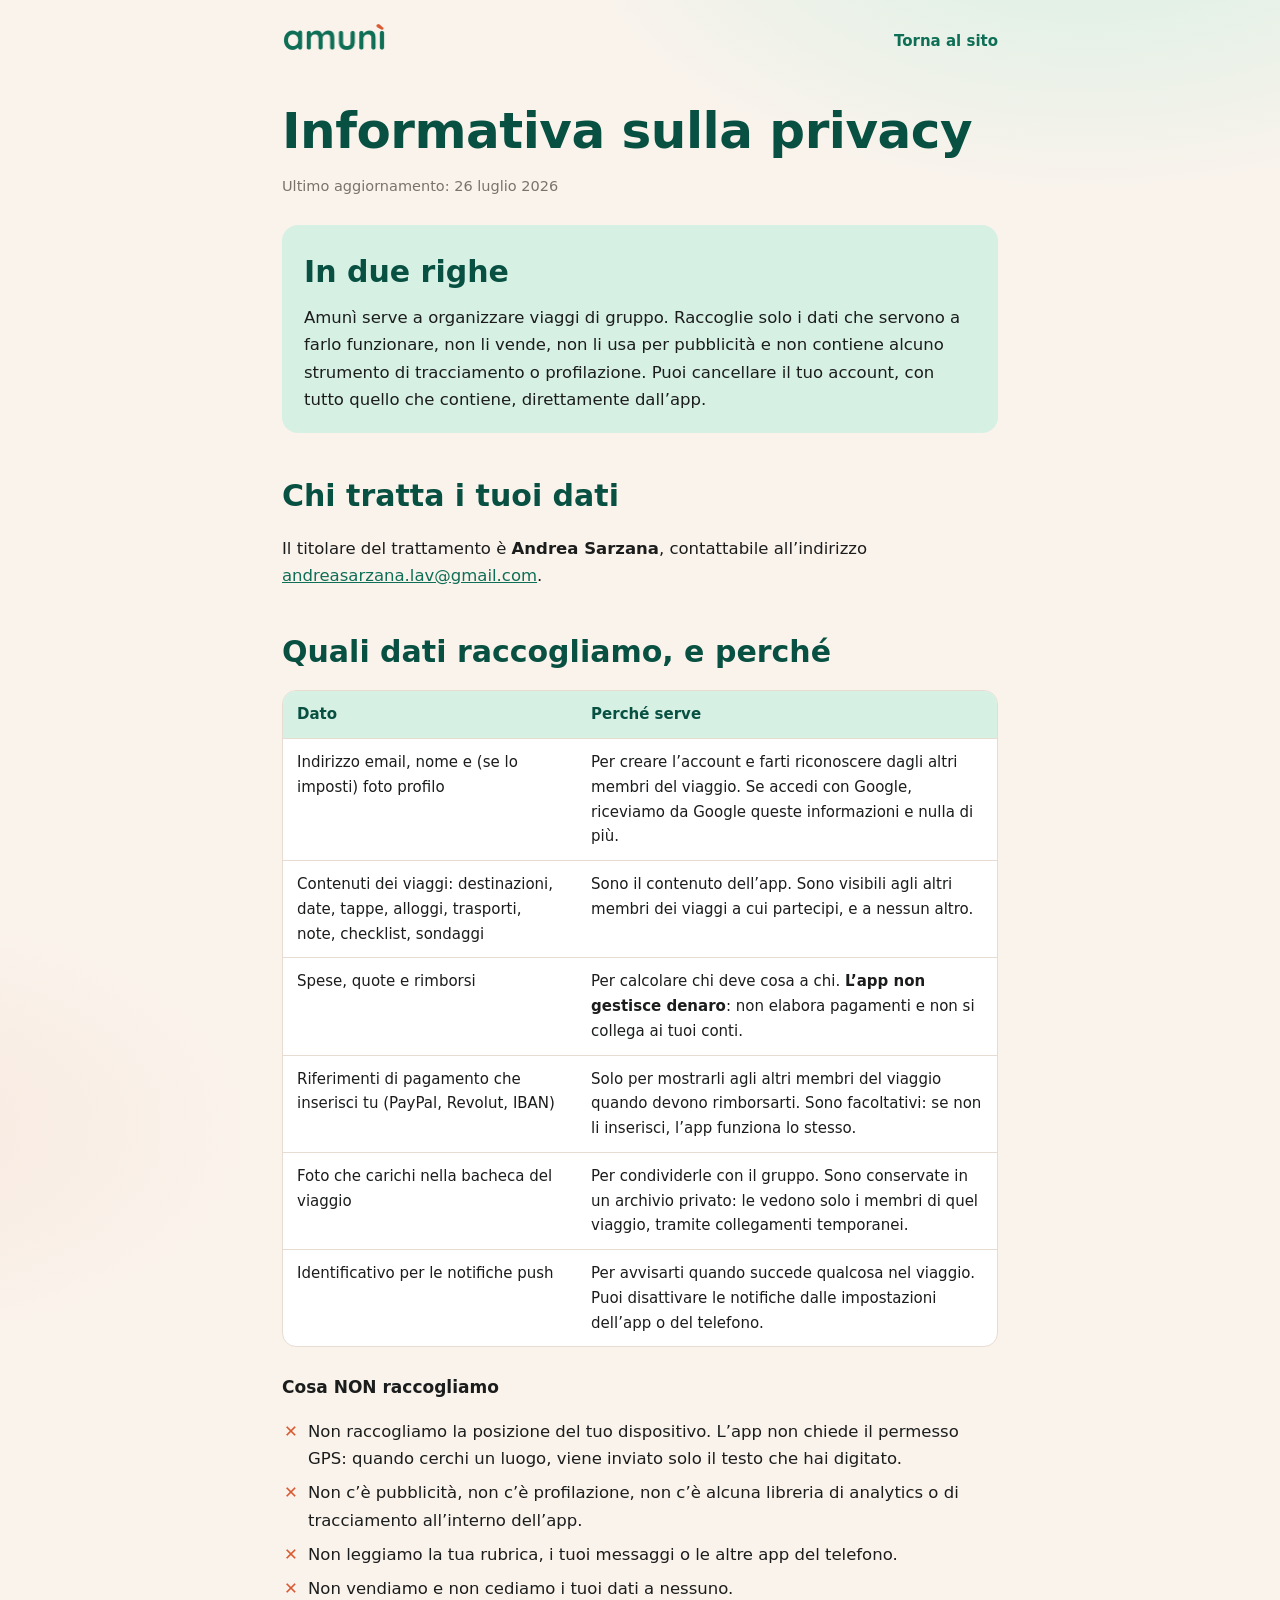
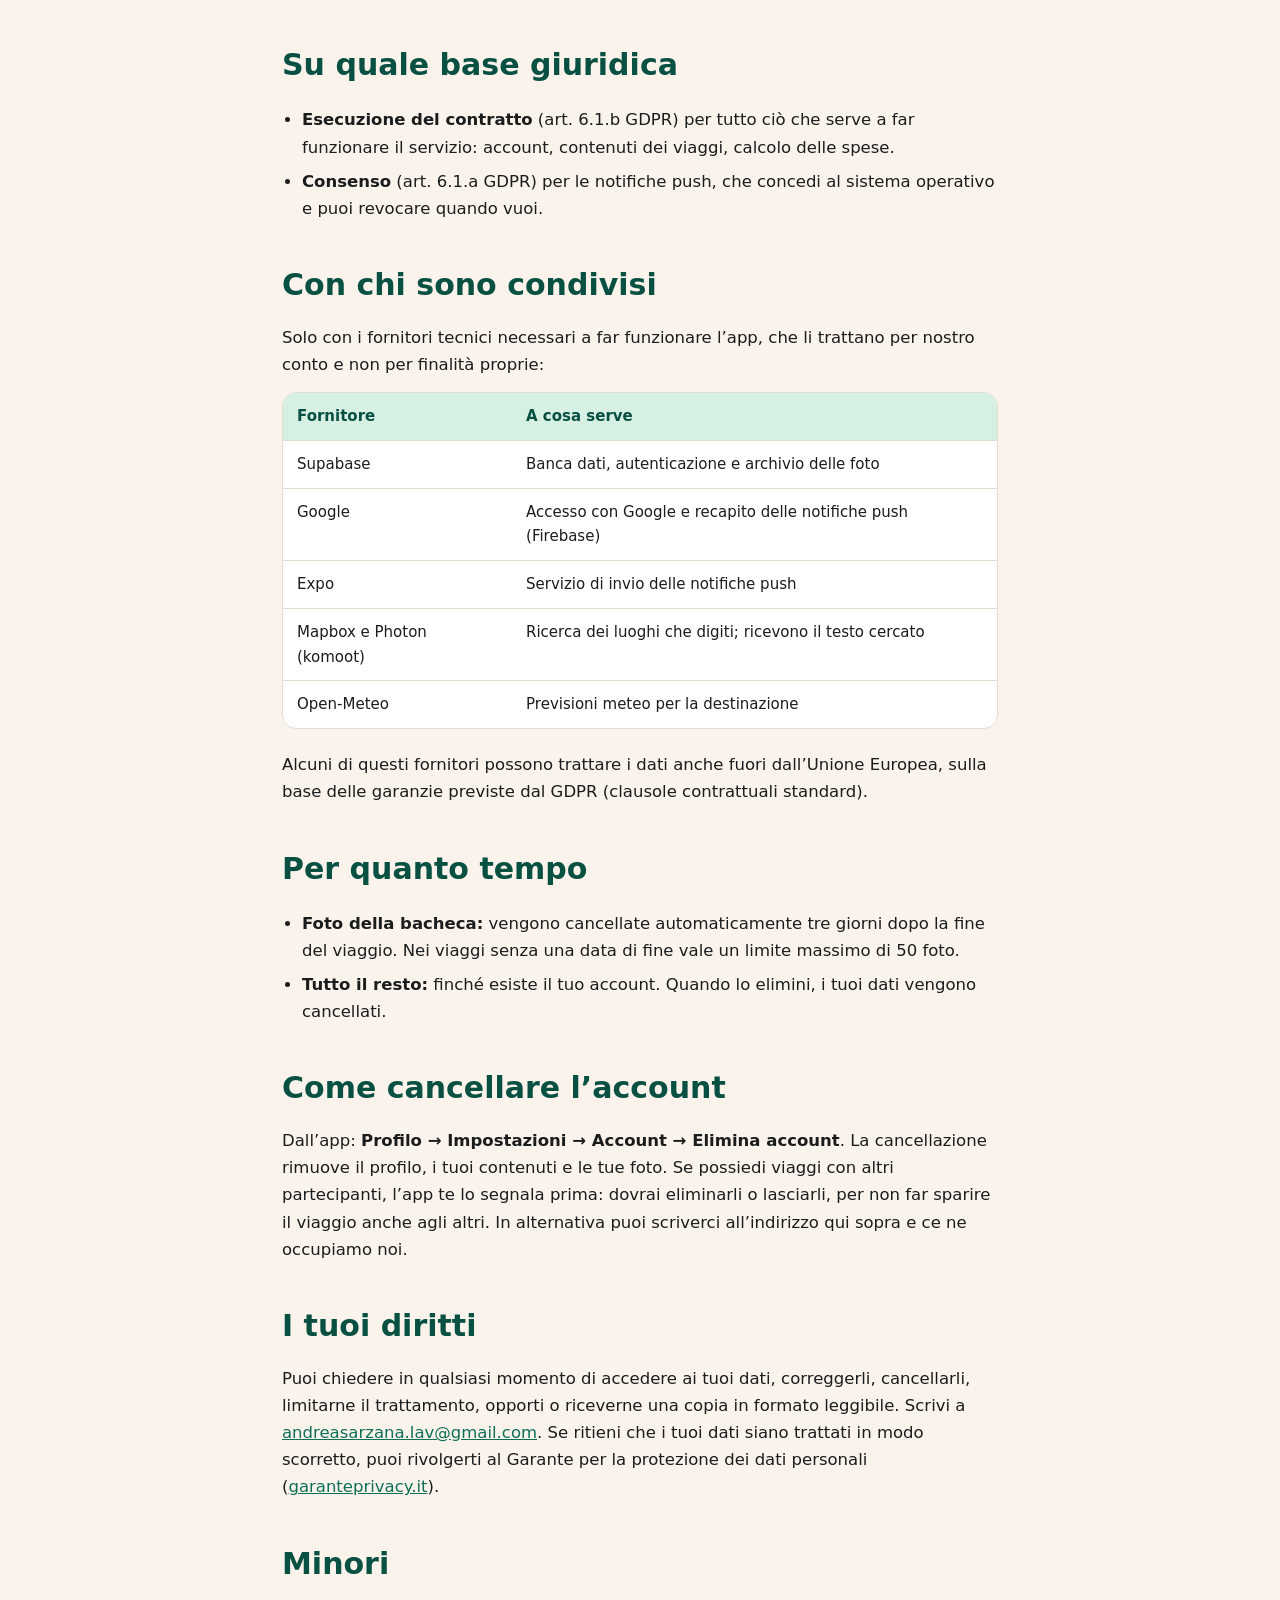
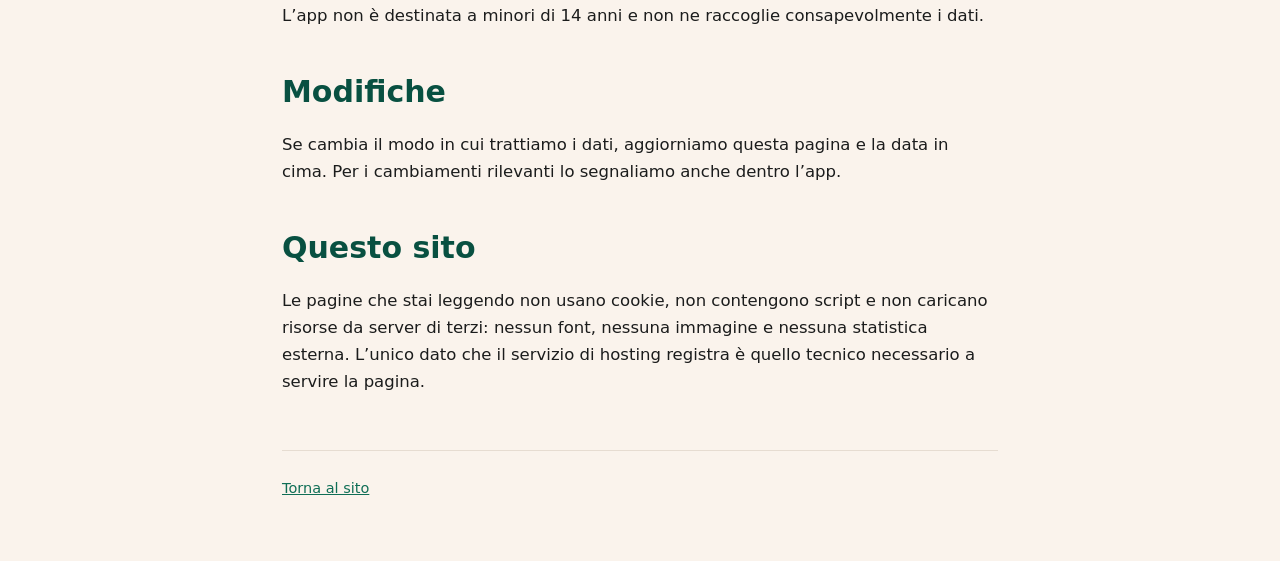
==== privacy.html @ 3d5b45ae "Sito di Amunì: landing e privacy policy Pagine statiche, zero script, zero cookie, zero risorse da t" ====
<!doctype html>
<html lang="it">
<head>
<meta charset="utf-8">
<meta name="viewport" content="width=device-width, initial-scale=1">

<!-- ============================================================================
     ⚠️ QUESTO DOCUMENTO DEVE RESTARE VERO. È il testo che il Play Store richiede
     obbligatoriamente per pubblicare, ed è quello che un utente legge per capire
     cosa fai dei suoi dati. Ogni volta che l'app cambia — un servizio nuovo, un
     dato nuovo raccolto — questa pagina va aggiornata PRIMA del rilascio.
     Le affermazioni qui sotto sono state verificate sul codice il 2026-07-26:
     nessuna libreria di analytics o tracciamento è presente nel progetto.

     Il nome dell'app è marcato con [NOME], come in index.html.
     ============================================================================ -->

<title>Informativa sulla privacy — Amunì</title> <!-- [NOME] -->
<meta name="robots" content="index,follow">
<link rel="icon" href="assets/amuni-icon.png">
<link rel="stylesheet" href="style.css?v=5">
</head>
<body>

<div class="wrap doc">

  <header class="site">
    <a href="index.html"><img src="assets/wordmark-teal.png" alt="Amunì"></a> <!-- [NOME] -->
    <a href="index.html">Torna al sito</a>
  </header>

  <h1>Informativa sulla privacy</h1>
  <p class="updated">Ultimo aggiornamento: 26 luglio 2026</p>

  <div class="abstract">
    <h2>In due righe</h2>
    <p>
      Amunì serve a organizzare viaggi di gruppo. Raccoglie solo i dati che servono a farlo
      funzionare, non li vende, non li usa per pubblicità e non contiene alcuno strumento di
      tracciamento o profilazione. Puoi cancellare il tuo account, con tutto quello che
      contiene, direttamente dall’app.
    </p>
  </div>

  <h2>Chi tratta i tuoi dati</h2>
  <p>
    Il titolare del trattamento è <strong>Andrea Sarzana</strong>, contattabile all’indirizzo
    <a href="mailto:andreasarzana.lav@gmail.com">andreasarzana.lav@gmail.com</a>.
  </p>

  <h2>Quali dati raccogliamo, e perché</h2>
  <table>
    <tr><th>Dato</th><th>Perché serve</th></tr>
    <tr>
      <td>Indirizzo email, nome e (se lo imposti) foto profilo</td>
      <td>Per creare l’account e farti riconoscere dagli altri membri del viaggio. Se accedi
        con Google, riceviamo da Google queste informazioni e nulla di più.</td>
    </tr>
    <tr>
      <td>Contenuti dei viaggi: destinazioni, date, tappe, alloggi, trasporti, note,
        checklist, sondaggi</td>
      <td>Sono il contenuto dell’app. Sono visibili agli altri membri dei viaggi a cui
        partecipi, e a nessun altro.</td>
    </tr>
    <tr>
      <td>Spese, quote e rimborsi</td>
      <td>Per calcolare chi deve cosa a chi. <strong>L’app non gestisce denaro</strong>: non
        elabora pagamenti e non si collega ai tuoi conti.</td>
    </tr>
    <tr>
      <td>Riferimenti di pagamento che inserisci tu (PayPal, Revolut, IBAN)</td>
      <td>Solo per mostrarli agli altri membri del viaggio quando devono rimborsarti. Sono
        facoltativi: se non li inserisci, l’app funziona lo stesso.</td>
    </tr>
    <tr>
      <td>Foto che carichi nella bacheca del viaggio</td>
      <td>Per condividerle con il gruppo. Sono conservate in un archivio privato: le vedono
        solo i membri di quel viaggio, tramite collegamenti temporanei.</td>
    </tr>
    <tr>
      <td>Identificativo per le notifiche push</td>
      <td>Per avvisarti quando succede qualcosa nel viaggio. Puoi disattivare le notifiche
        dalle impostazioni dell’app o del telefono.</td>
    </tr>
  </table>

  <h3>Cosa NON raccogliamo</h3>
  <ul class="no-list">
    <li>Non raccogliamo la posizione del tuo dispositivo. L’app non chiede il permesso GPS:
      quando cerchi un luogo, viene inviato solo il testo che hai digitato.</li>
    <li>Non c’è pubblicità, non c’è profilazione, non c’è alcuna libreria di analytics o di
      tracciamento all’interno dell’app.</li>
    <li>Non leggiamo la tua rubrica, i tuoi messaggi o le altre app del telefono.</li>
    <li>Non vendiamo e non cediamo i tuoi dati a nessuno.</li>
  </ul>

  <h2>Su quale base giuridica</h2>
  <ul>
    <li><strong>Esecuzione del contratto</strong> (art. 6.1.b GDPR) per tutto ciò che serve a
      far funzionare il servizio: account, contenuti dei viaggi, calcolo delle spese.</li>
    <li><strong>Consenso</strong> (art. 6.1.a GDPR) per le notifiche push, che concedi al
      sistema operativo e puoi revocare quando vuoi.</li>
  </ul>

  <h2>Con chi sono condivisi</h2>
  <p>
    Solo con i fornitori tecnici necessari a far funzionare l’app, che li trattano per nostro
    conto e non per finalità proprie:
  </p>
  <table>
    <tr><th>Fornitore</th><th>A cosa serve</th></tr>
    <tr><td>Supabase</td><td>Banca dati, autenticazione e archivio delle foto</td></tr>
    <tr><td>Google</td><td>Accesso con Google e recapito delle notifiche push (Firebase)</td></tr>
    <tr><td>Expo</td><td>Servizio di invio delle notifiche push</td></tr>
    <tr><td>Mapbox e Photon (komoot)</td><td>Ricerca dei luoghi che digiti; ricevono il testo cercato</td></tr>
    <tr><td>Open-Meteo</td><td>Previsioni meteo per la destinazione</td></tr>
  </table>
  <p>
    Alcuni di questi fornitori possono trattare i dati anche fuori dall’Unione Europea, sulla
    base delle garanzie previste dal GDPR (clausole contrattuali standard).
  </p>

  <h2>Per quanto tempo</h2>
  <ul>
    <li><strong>Foto della bacheca:</strong> vengono cancellate automaticamente tre giorni
      dopo la fine del viaggio. Nei viaggi senza una data di fine vale un limite massimo di
      50 foto.</li>
    <li><strong>Tutto il resto:</strong> finché esiste il tuo account. Quando lo elimini, i
      tuoi dati vengono cancellati.</li>
  </ul>

  <h2>Come cancellare l’account</h2>
  <p>
    Dall’app: <strong>Profilo → Impostazioni → Account → Elimina account</strong>. La
    cancellazione rimuove il profilo, i tuoi contenuti e le tue foto. Se possiedi viaggi con
    altri partecipanti, l’app te lo segnala prima: dovrai eliminarli o lasciarli, per non far
    sparire il viaggio anche agli altri. In alternativa puoi scriverci all’indirizzo qui
    sopra e ce ne occupiamo noi.
  </p>

  <h2>I tuoi diritti</h2>
  <p>
    Puoi chiedere in qualsiasi momento di accedere ai tuoi dati, correggerli, cancellarli,
    limitarne il trattamento, opporti o riceverne una copia in formato leggibile. Scrivi a
    <a href="mailto:andreasarzana.lav@gmail.com">andreasarzana.lav@gmail.com</a>. Se ritieni che i tuoi dati siano
    trattati in modo scorretto, puoi rivolgerti al Garante per la protezione dei dati
    personali (<a href="https://www.garanteprivacy.it">garanteprivacy.it</a>).
  </p>

  <h2>Minori</h2>
  <p>
    L’app non è destinata a minori di 14 anni e non ne raccoglie consapevolmente i dati.
  </p>

  <h2>Modifiche</h2>
  <p>
    Se cambia il modo in cui trattiamo i dati, aggiorniamo questa pagina e la data in cima.
    Per i cambiamenti rilevanti lo segnaliamo anche dentro l’app.
  </p>

  <h2>Questo sito</h2>
  <p>
    Le pagine che stai leggendo non usano cookie, non contengono script e non caricano
    risorse da server di terzi: nessun font, nessuna immagine e nessuna statistica esterna.
    L’unico dato che il servizio di hosting registra è quello tecnico necessario a servire
    la pagina.
  </p>

  <footer class="site">
    <p><a href="index.html">Torna al sito</a></p>
  </footer>

</div>
</body>
</html>
---- style.css ----
/* Landing di Amunì — foglio di stile condiviso fra index.html e privacy.html.
 *
 * ⚠️ NESSUNA RISORSA DA TERZI: niente Google Fonts, niente CDN, niente script.
 * Motivo pratico: caricare i font da Google significa mandare l'IP dei visitatori a
 * Google, cosa che in Europa è già stata contestata in tribunale — e sarebbe grottesco
 * proprio sulla pagina della privacy policy. Quindi font di sistema e zero richieste
 * esterne, così la frase «questa pagina non ti traccia» è vera e verificabile.
 *
 * Il "telefono" della hero e la "notifica" della sezione soldi sono disegnati qui
 * in CSS con dati inventati: gli screenshot veri contengono nomi e volti reali.
 */

:root {
  --bg: #FAF3EC;
  --card: #FFFFFF;
  --text: #1B1C1C;
  --muted: #7A736B;
  --line: #E6DCD1;
  --primary: #0F6E56;
  --primary-deep: #085041;
  --accent: #D85A30;
  --accent-tint: #F5C4B3;
  --mint: #D7F0E4;
  --mint-deep: #9FE1CB;
  --title: "Trebuchet MS", "Segoe UI", system-ui, -apple-system, sans-serif;
  --body: system-ui, -apple-system, "Segoe UI", Roboto, sans-serif;
}

* { box-sizing: border-box; }

html { scroll-behavior: smooth; }

body {
  margin: 0;
  overflow-x: clip; /* la rotta tratteggiata dietro al telefono sborda apposta */
  background:
    radial-gradient(900px 500px at 85% -100px, var(--mint) 0%, transparent 60%),
    radial-gradient(700px 400px at -10% 30%, rgba(216, 90, 48, 0.07) 0%, transparent 55%),
    var(--bg);
  color: var(--text);
  font-family: var(--body);
  font-size: 17px;
  line-height: 1.65;
  -webkit-text-size-adjust: 100%;
}

.wrap { max-width: 980px; margin: 0 auto; padding: 0 22px; }

header.site {
  display: flex; align-items: center; justify-content: space-between;
  gap: 16px; padding: 22px 0;
}
header.site img { height: 30px; width: auto; }
header.site nav { display: flex; gap: 22px; }
header.site a { color: var(--primary); font-weight: 600; text-decoration: none; font-size: 15px; }
header.site a:hover { text-decoration: underline; }

h1 {
  font-family: var(--title);
  font-size: clamp(32px, 5.2vw, 50px);
  line-height: 1.1;
  margin: 22px 0 16px;
  color: var(--primary-deep);
  letter-spacing: -0.5px;
}
h2 {
  font-family: var(--title);
  font-size: clamp(22px, 4vw, 30px);
  color: var(--primary-deep);
  margin: 54px 0 14px;
}
h3 { font-size: 17px; margin: 26px 0 6px; color: var(--text); }
p { margin: 0 0 14px; }
a { color: var(--primary); }

.lead { font-size: 19px; color: #4A4A4A; max-width: 46ch; }

/* ============================== HERO ============================== */

.hero {
  display: grid;
  grid-template-columns: minmax(0, 1.15fr) minmax(0, 0.85fr);
  gap: 30px;
  align-items: center;
  padding-top: 14px;
}
.hero-copy { position: relative; z-index: 1; }

.badge {
  display: inline-flex; align-items: center; gap: 8px;
  background: var(--mint); color: var(--primary-deep);
  border-radius: 999px; padding: 6px 14px; font-size: 13.5px; font-weight: 600;
}
.badge .dot {
  width: 8px; height: 8px; border-radius: 50%; background: var(--primary);
  box-shadow: 0 0 0 3px rgba(15, 110, 86, 0.18);
}

.cta { display: flex; flex-wrap: wrap; gap: 12px; margin: 22px 0 30px; }
.btn {
  display: inline-block; border-radius: 999px; padding: 12px 22px;
  font-weight: 700; font-size: 15.5px; text-decoration: none;
  font-family: var(--title);
}
.btn.primary {
  background: var(--primary); color: #fff;
  box-shadow: 0 6px 18px rgba(15, 110, 86, 0.28);
}
.btn.primary:hover { background: var(--primary-deep); }
.btn.ghost {
  color: var(--primary-deep);
  border: 2px solid var(--primary);
}
.btn.ghost:hover { background: var(--mint); }

/* voce di dizionario: lo stesso segno che sta nella schermata di accesso dell'app,
   così chi arriva dal sito ritrova la stessa spiegazione dentro l'app */
.dict {
  border-left: 4px solid var(--accent);
  padding: 4px 0 4px 18px;
  margin: 10px 0 6px;
}
.dict .lemma { font-family: var(--title); font-size: 21px; color: var(--primary-deep); font-weight: 700; }
.dict .gram { color: var(--muted); font-size: 14px; margin-left: 8px; }
.dict .tag { display: block; font-size: 12px; letter-spacing: 1px; color: #993C1D; font-weight: 700; margin-top: 4px; }
.dict .def { margin: 8px 0 0; }

/* --- telefono disegnato in CSS, dati inventati --- */

.hero-visual { position: relative; display: flex; justify-content: center; padding: 26px 0 10px; }

.route {
  position: absolute; inset: -30px auto auto -20px; width: 104%; height: auto;
  color: var(--accent); opacity: 0.55; z-index: 0; pointer-events: none;
}

.phone {
  position: relative; z-index: 1;
  width: min(290px, 78vw);
  border-radius: 38px;
  background: var(--primary-deep);
  padding: 10px;
  box-shadow:
    0 30px 60px rgba(8, 80, 65, 0.30),
    0 8px 20px rgba(8, 80, 65, 0.18);
  transform: rotate(2.5deg);
}
.screen {
  border-radius: 30px; background: var(--bg); overflow: hidden;
  padding: 10px 14px 0; font-size: 12.5px; line-height: 1.45;
}
.p-status {
  display: flex; justify-content: space-between; align-items: center;
  font-size: 11px; font-weight: 600; color: var(--muted); padding: 2px 4px 8px;
}
.p-sig { display: inline-flex; gap: 2px; align-items: flex-end; }
.p-sig i { width: 3px; background: var(--muted); border-radius: 1px; display: block; }
.p-sig i:nth-child(1) { height: 4px; } .p-sig i:nth-child(2) { height: 6px; } .p-sig i:nth-child(3) { height: 8px; }

.p-head { display: flex; justify-content: space-between; align-items: center; padding: 2px 4px 10px; }
.p-trip { font-family: var(--title); font-weight: 700; font-size: 19px; color: var(--primary-deep); }
.p-sub { color: var(--muted); font-size: 11.5px; }
.p-wx {
  background: var(--mint); color: var(--primary-deep); font-weight: 700;
  border-radius: 999px; padding: 4px 10px; font-size: 11.5px;
}

.p-card {
  background: var(--card); border: 1px solid var(--line); border-radius: 14px;
  padding: 10px 12px; margin-bottom: 10px;
}
.p-label {
  font-size: 10px; font-weight: 700; letter-spacing: 0.8px; text-transform: uppercase;
  color: var(--muted); margin-bottom: 3px;
}
.p-next { border-left: 4px solid var(--accent); }
.p-row { font-weight: 600; }
.p-time { color: var(--accent); font-weight: 800; margin-right: 4px; }
.p-meta { color: var(--muted); font-size: 11px; margin-top: 2px; }
.p-row2 { display: flex; justify-content: space-between; gap: 10px; font-weight: 600; }
.p-q { font-weight: 600; margin-bottom: 6px; }
.p-opt {
  position: relative; background: var(--bg); border-radius: 7px;
  margin-top: 5px; height: 22px; overflow: hidden;
}
.p-opt i { position: absolute; inset: 0 auto 0 0; background: var(--mint); display: block; }
.p-opt span {
  position: relative; display: block; padding: 1px 8px; font-size: 11px;
  font-weight: 600; color: var(--primary-deep); line-height: 20px;
}

.p-tabbar {
  display: flex; justify-content: space-around; align-items: center;
  padding: 8px 20px 12px; border-top: 1px solid var(--line); margin: 2px -14px 0;
}
.p-tabbar span { width: 34px; height: 5px; border-radius: 3px; background: var(--line); }
.p-tabbar span.on { background: var(--primary); }

.stamp {
  position: absolute; right: -6px; bottom: 6px; z-index: 2;
  transform: rotate(-7deg);
  font-family: var(--title); font-size: 12px; font-weight: 700; line-height: 1.25;
  color: #993C1D; text-align: center;
  border: 2px dashed var(--accent); border-radius: 12px;
  padding: 7px 11px; background: var(--bg);
}

/* ============================== SOLDI ============================== */

.money {
  display: grid;
  grid-template-columns: minmax(0, 1.1fr) minmax(0, 0.9fr);
  gap: 34px; align-items: center;
  background: var(--primary); color: #fff;
  border-radius: 26px; padding: 34px 34px 30px; margin: 54px 0 10px;
}
.money h2 { color: #fff; margin: 14px 0 10px; }
.money p { color: rgba(255, 255, 255, 0.92); margin: 0 0 10px; }
.money .src { font-size: 13px; color: var(--mint-deep); margin: 4px 0 0; }

.stat { display: flex; align-items: baseline; gap: 14px; flex-wrap: wrap; }
.stat-n {
  font-family: var(--title); font-weight: 800;
  font-size: clamp(54px, 9vw, 84px); line-height: 1; color: var(--mint-deep);
  letter-spacing: -2px;
}
.stat-l { max-width: 30ch; font-size: 14.5px; color: rgba(255, 255, 255, 0.85); line-height: 1.45; }

.notif-stack { position: relative; padding-bottom: 18px; }
.notif {
  position: relative; z-index: 3;
  background: var(--card); color: var(--text);
  border-radius: 18px; padding: 14px 16px;
  box-shadow: 0 16px 36px rgba(8, 80, 65, 0.35);
  font-size: 14px; line-height: 1.5;
}
.notif-head {
  display: flex; align-items: center; gap: 7px;
  font-size: 12px; font-weight: 600; color: var(--muted); margin-bottom: 5px;
}
.notif-head img { width: 16px; height: 16px; border-radius: 4px; }
.notif-title { font-weight: 700; margin-bottom: 2px; }
.notif-body { color: #4A4A4A; }
.notif.shadow-1, .notif.shadow-2 {
  position: absolute; left: 0; right: 0; height: 40px; padding: 0;
}
.notif.shadow-1 { bottom: 8px; z-index: 2; transform: scale(0.94); opacity: 0.65; }
.notif.shadow-2 { bottom: 0; z-index: 1; transform: scale(0.88); opacity: 0.35; }

/* ============================== FUNZIONI ============================== */

.grid { display: grid; grid-template-columns: repeat(auto-fit, minmax(230px, 1fr)); gap: 16px; margin: 20px 0 8px; }
.card {
  background: var(--card); border-radius: 18px; padding: 22px 20px;
  border: 1px solid var(--line);
  transition: transform 0.15s ease, box-shadow 0.15s ease;
}
.card:hover { transform: translateY(-3px); box-shadow: 0 12px 26px rgba(27, 28, 28, 0.08); }
.card .ico {
  width: 44px; height: 44px; border-radius: 13px; background: var(--mint);
  display: flex; align-items: center; justify-content: center; margin-bottom: 12px;
  color: var(--primary-deep);
}
.card .ico svg { width: 24px; height: 24px; fill: none; stroke: currentColor; stroke-width: 1.8; stroke-linecap: round; stroke-linejoin: round; }
.card.hi .ico { background: var(--accent-tint); color: #993C1D; }
.card h3 { margin: 0 0 4px; }
.card p { margin: 0; font-size: 15px; color: #4A4A4A; }

/* ============================== COME FUNZIONA ============================== */

.steps {
  list-style: none; margin: 20px 0 8px; padding: 0;
  display: grid; grid-template-columns: repeat(auto-fit, minmax(230px, 1fr)); gap: 16px;
  counter-reset: step;
}
.steps li {
  position: relative;
  border-top: 3px solid var(--mint-deep);
  padding: 16px 4px 0;
}
.steps .n {
  font-family: var(--title); font-weight: 800; font-size: 15px;
  display: inline-flex; align-items: center; justify-content: center;
  width: 30px; height: 30px; border-radius: 50%;
  background: var(--primary); color: #fff;
}
.steps h3 { margin: 10px 0 4px; }
.steps p { margin: 0; font-size: 15px; color: #4A4A4A; }

/* ============================== STATO / FOOTER ============================== */

.status p { max-width: 62ch; }

footer.site {
  border-top: 1px solid var(--line); margin-top: 54px; padding: 26px 0 46px;
  color: var(--muted); font-size: 14.5px;
}
footer.site a { color: var(--primary); }

/* privacy.html — stesso linguaggio della landing ma sobrio: è un documento legale */
.doc { font-size: 16.5px; max-width: 760px; }
.doc h2 { margin-top: 38px; }
.doc ul { padding-left: 20px; }
.doc li { margin-bottom: 7px; }
.doc table {
  width: 100%; border-collapse: separate; border-spacing: 0;
  margin: 14px 0 22px; font-size: 15px;
  background: var(--card); border: 1px solid var(--line); border-radius: 14px;
  overflow: hidden;
}
.doc th, .doc td { text-align: left; padding: 11px 14px; border-bottom: 1px solid var(--line); vertical-align: top; }
.doc th { color: var(--primary-deep); background: var(--mint); }
.doc tr:last-child td { border-bottom: none; }

.abstract {
  background: var(--mint); border-radius: 16px;
  padding: 8px 22px 12px; margin: 26px 0 8px;
}
.abstract h2 { margin: 14px 0 8px; }
.abstract p { margin: 0 0 8px; }

.doc ul.no-list { list-style: none; padding-left: 0; }
.no-list li { padding-left: 26px; position: relative; }
.no-list li::before {
  content: "✕"; position: absolute; left: 2px; top: 0;
  color: var(--accent); font-weight: 800;
}
.updated { color: var(--muted); font-size: 14.5px; }
.todo { background: #FBEBCB; border: 1px solid #E3B265; border-radius: 12px; padding: 14px 16px; font-size: 15px; margin-top: 34px; }

/* ============================== RESPONSIVE ============================== */

@media (max-width: 800px) {
  .hero { grid-template-columns: 1fr; gap: 10px; }
  .hero-visual { padding-top: 34px; }
  .money { grid-template-columns: 1fr; padding: 26px 22px 24px; }
  .stat-n { font-size: 64px; }
}

/* ============================== DARK ============================== */

@media (prefers-color-scheme: dark) {
  :root {
    --bg: #101614; --card: #18201D; --text: #FAF3EC; --muted: #8A938E;
    --line: #2A3531; --primary: #9FE1CB; --primary-deep: #C9EFE0;
    --accent: #F0997B; --accent-tint: #3A2018; --mint: #0E3A30; --mint-deep: #0F6E56;
  }
  body {
    background:
      radial-gradient(900px 500px at 85% -100px, rgba(15, 110, 86, 0.25) 0%, transparent 60%),
      radial-gradient(700px 400px at -10% 30%, rgba(216, 90, 48, 0.08) 0%, transparent 55%),
      var(--bg);
  }
  .lead, .card p, .steps p, .notif-body { color: #C7CFC9; }
  .badge .dot { background: #9FE1CB; box-shadow: 0 0 0 3px rgba(159, 225, 203, 0.2); }
  .btn.primary { background: #0F6E56; color: #fff; box-shadow: 0 6px 18px rgba(0, 0, 0, 0.4); }
  .btn.primary:hover { background: #0c5a46; }
  .btn.ghost { border-color: #9FE1CB; color: #C9EFE0; }
  .btn.ghost:hover { background: #0E3A30; }
  .dict .tag { color: #F0997B; }
  .phone { background: #050d0b; box-shadow: 0 30px 60px rgba(0, 0, 0, 0.55); }
  .p-wx, .p-opt i { color: #C9EFE0; }
  .p-tabbar span.on { background: #9FE1CB; }
  .stamp { color: #F0997B; background: var(--bg); }
  .money { background: #0E3A30; }
  .money h2 { color: #FAF3EC; }
  .stat-n { color: #9FE1CB; }
  .money .src { color: #9FE1CB; }
  .steps li { border-top-color: #0F6E56; }
  .steps .n { background: #0F6E56; color: #fff; }
  .notif { box-shadow: 0 16px 36px rgba(0, 0, 0, 0.5); }
  .card:hover { box-shadow: 0 12px 26px rgba(0, 0, 0, 0.35); }
  .todo { background: #332B1A; border-color: #6b5a2f; color: #FAF3EC; }
}
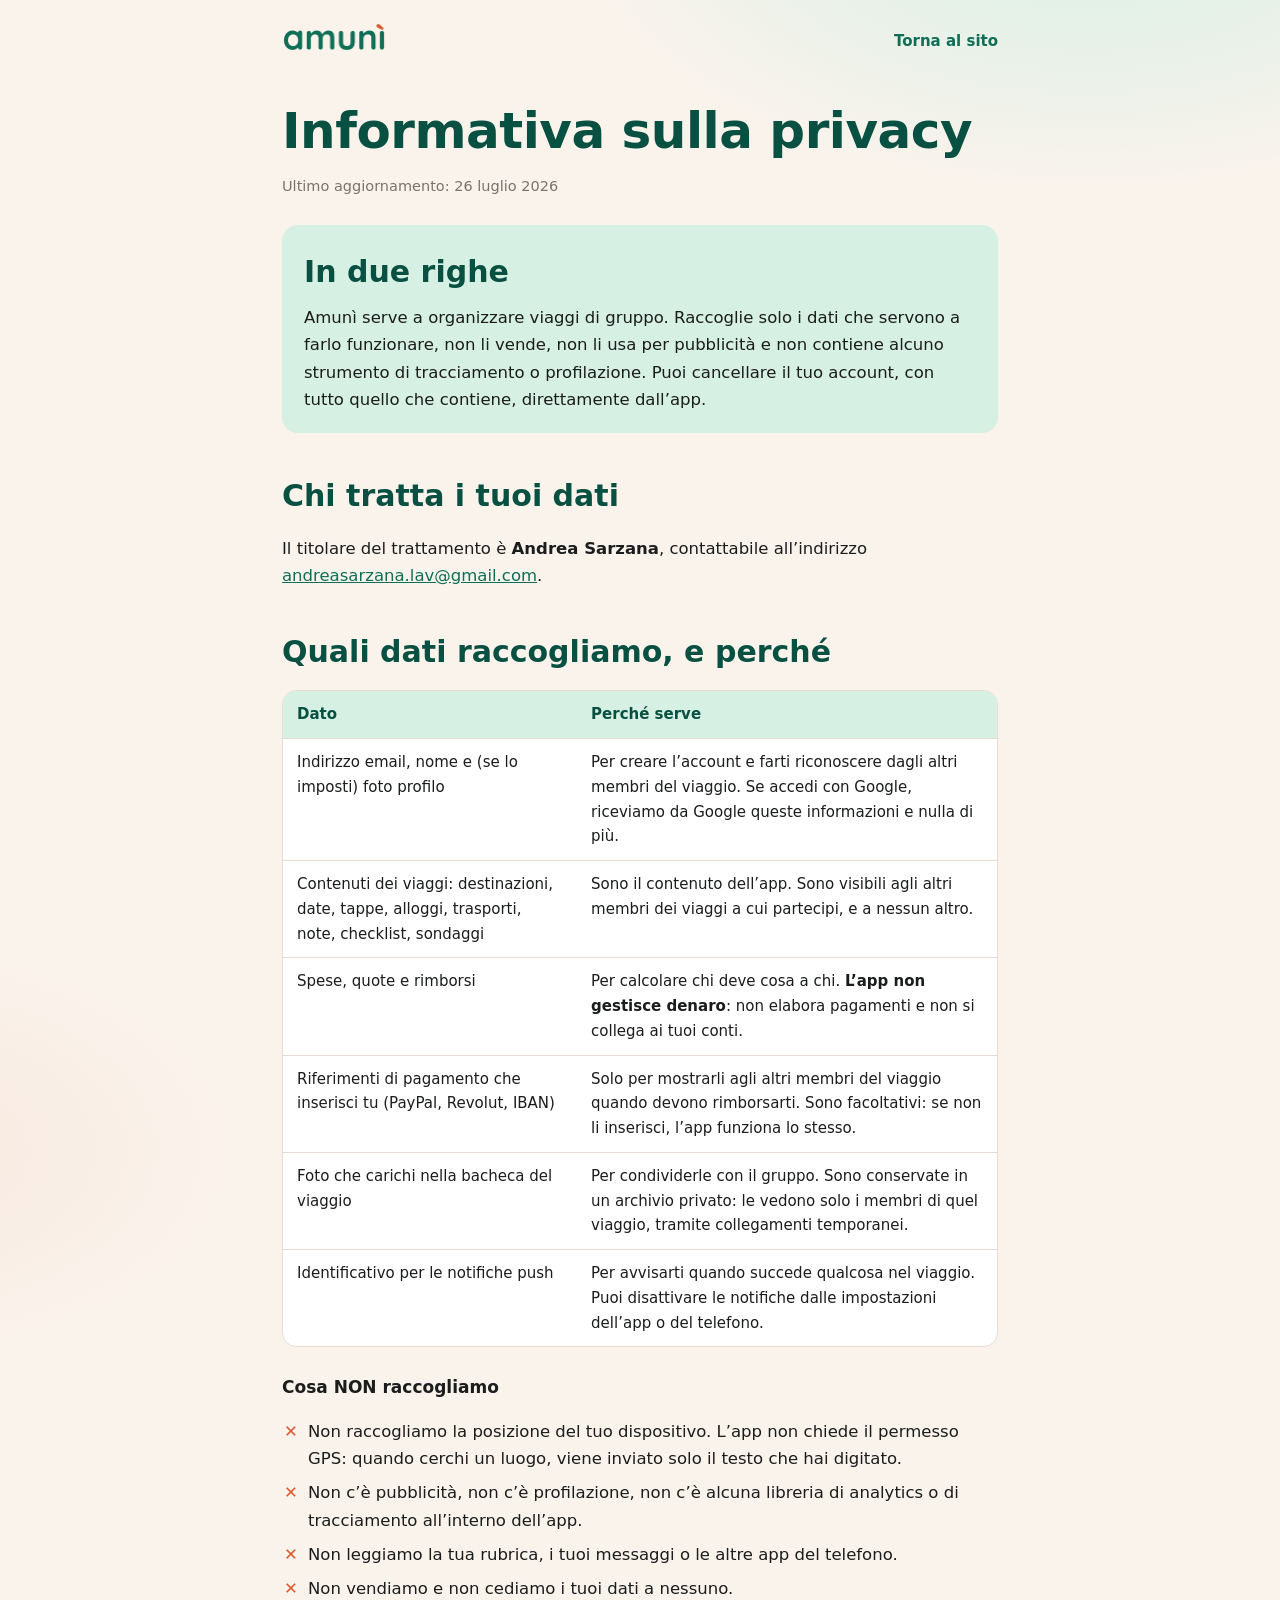
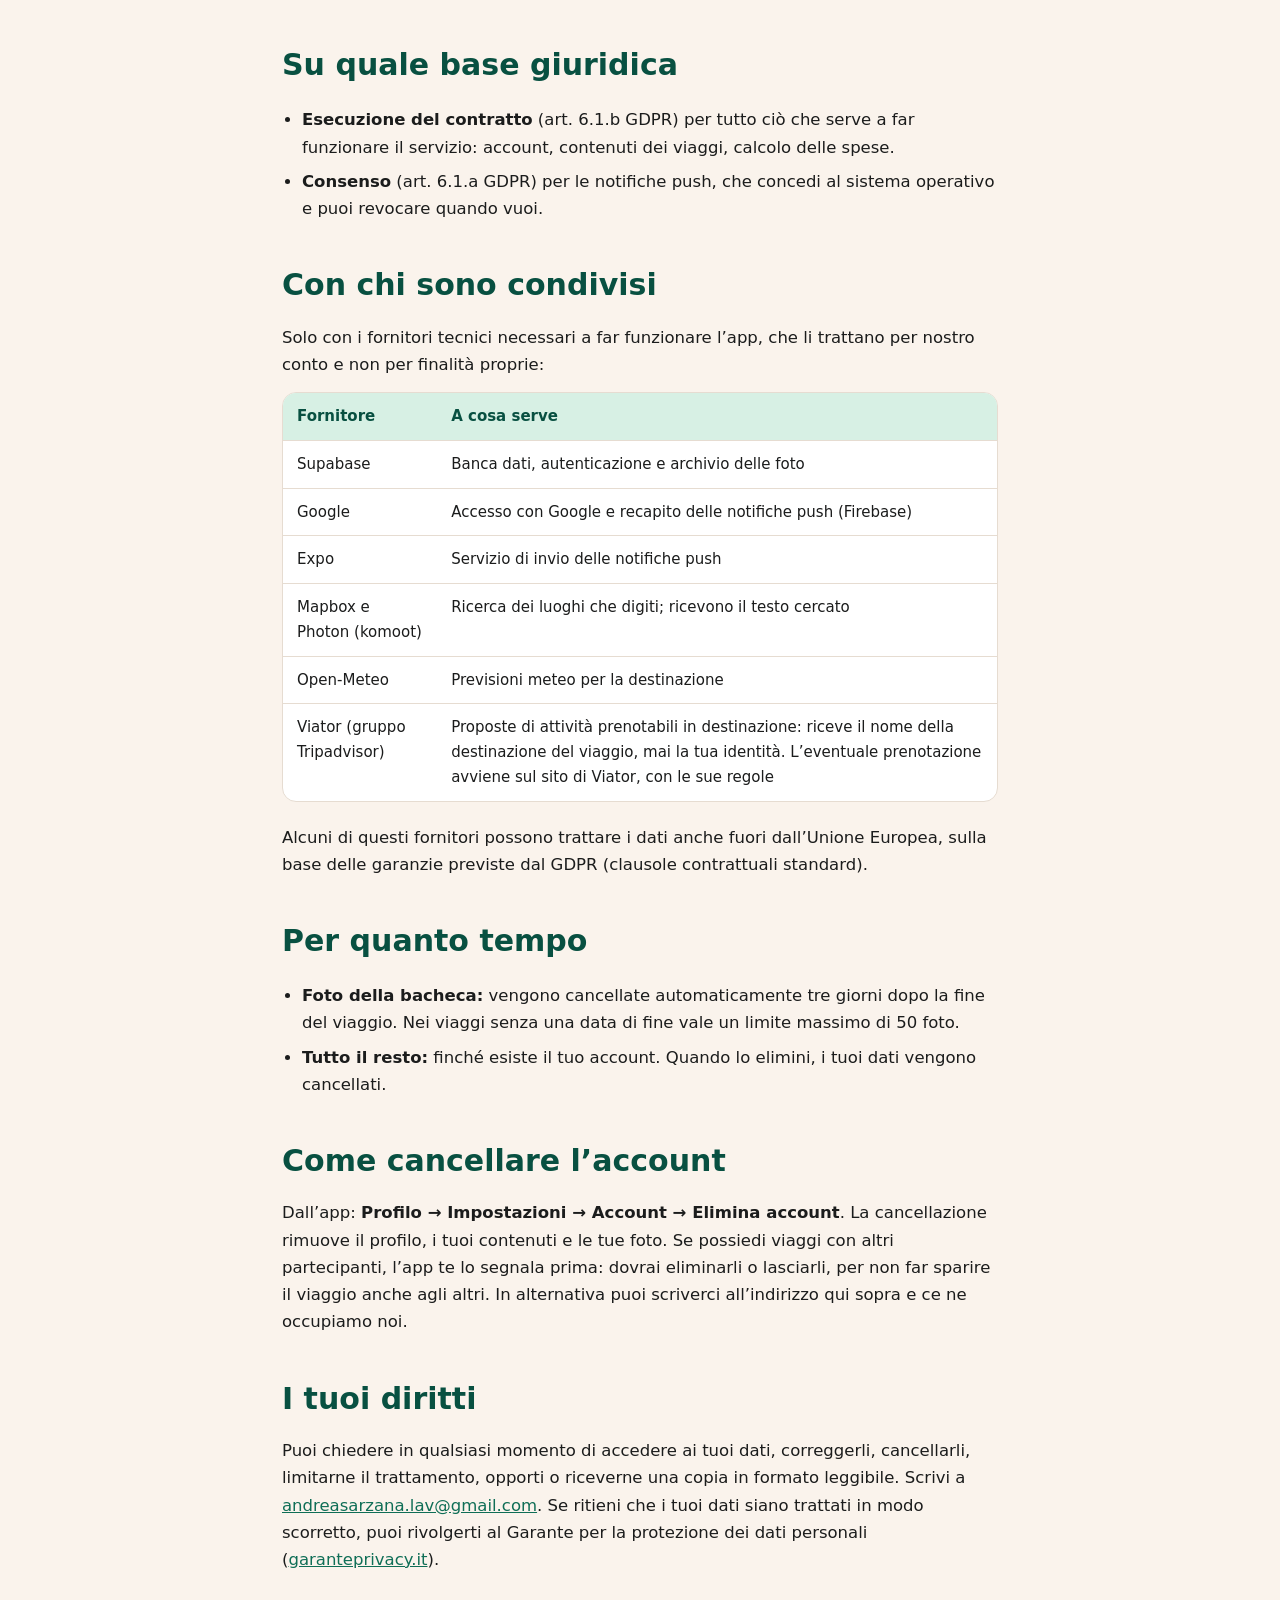
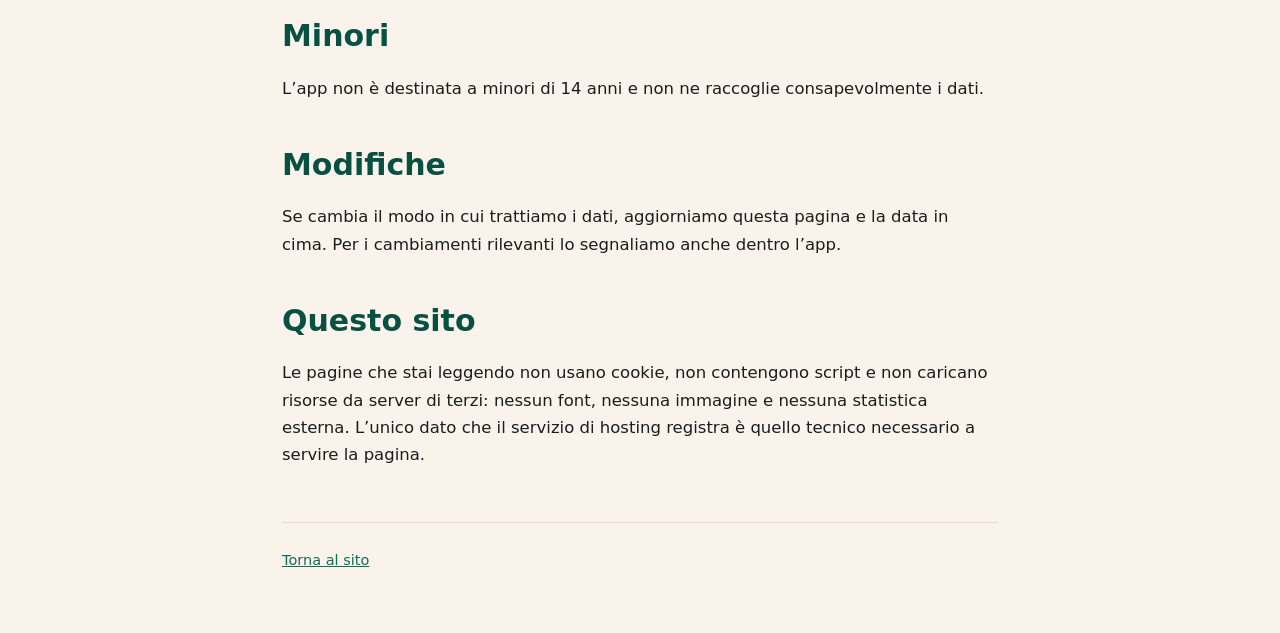
==== commit cedc1c71: "Privacy policy: Viator fra i fornitori (sync da travelgroup/docs)" ====
--- a/privacy.html
+++ b/privacy.html
@@ -114,6 +114,9 @@
     <tr><td>Expo</td><td>Servizio di invio delle notifiche push</td></tr>
     <tr><td>Mapbox e Photon (komoot)</td><td>Ricerca dei luoghi che digiti; ricevono il testo cercato</td></tr>
     <tr><td>Open-Meteo</td><td>Previsioni meteo per la destinazione</td></tr>
+    <tr><td>Viator (gruppo Tripadvisor)</td><td>Proposte di attività prenotabili in destinazione:
+      riceve il nome della destinazione del viaggio, mai la tua identità. L’eventuale
+      prenotazione avviene sul sito di Viator, con le sue regole</td></tr>
   </table>
   <p>
     Alcuni di questi fornitori possono trattare i dati anche fuori dall’Unione Europea, sulla
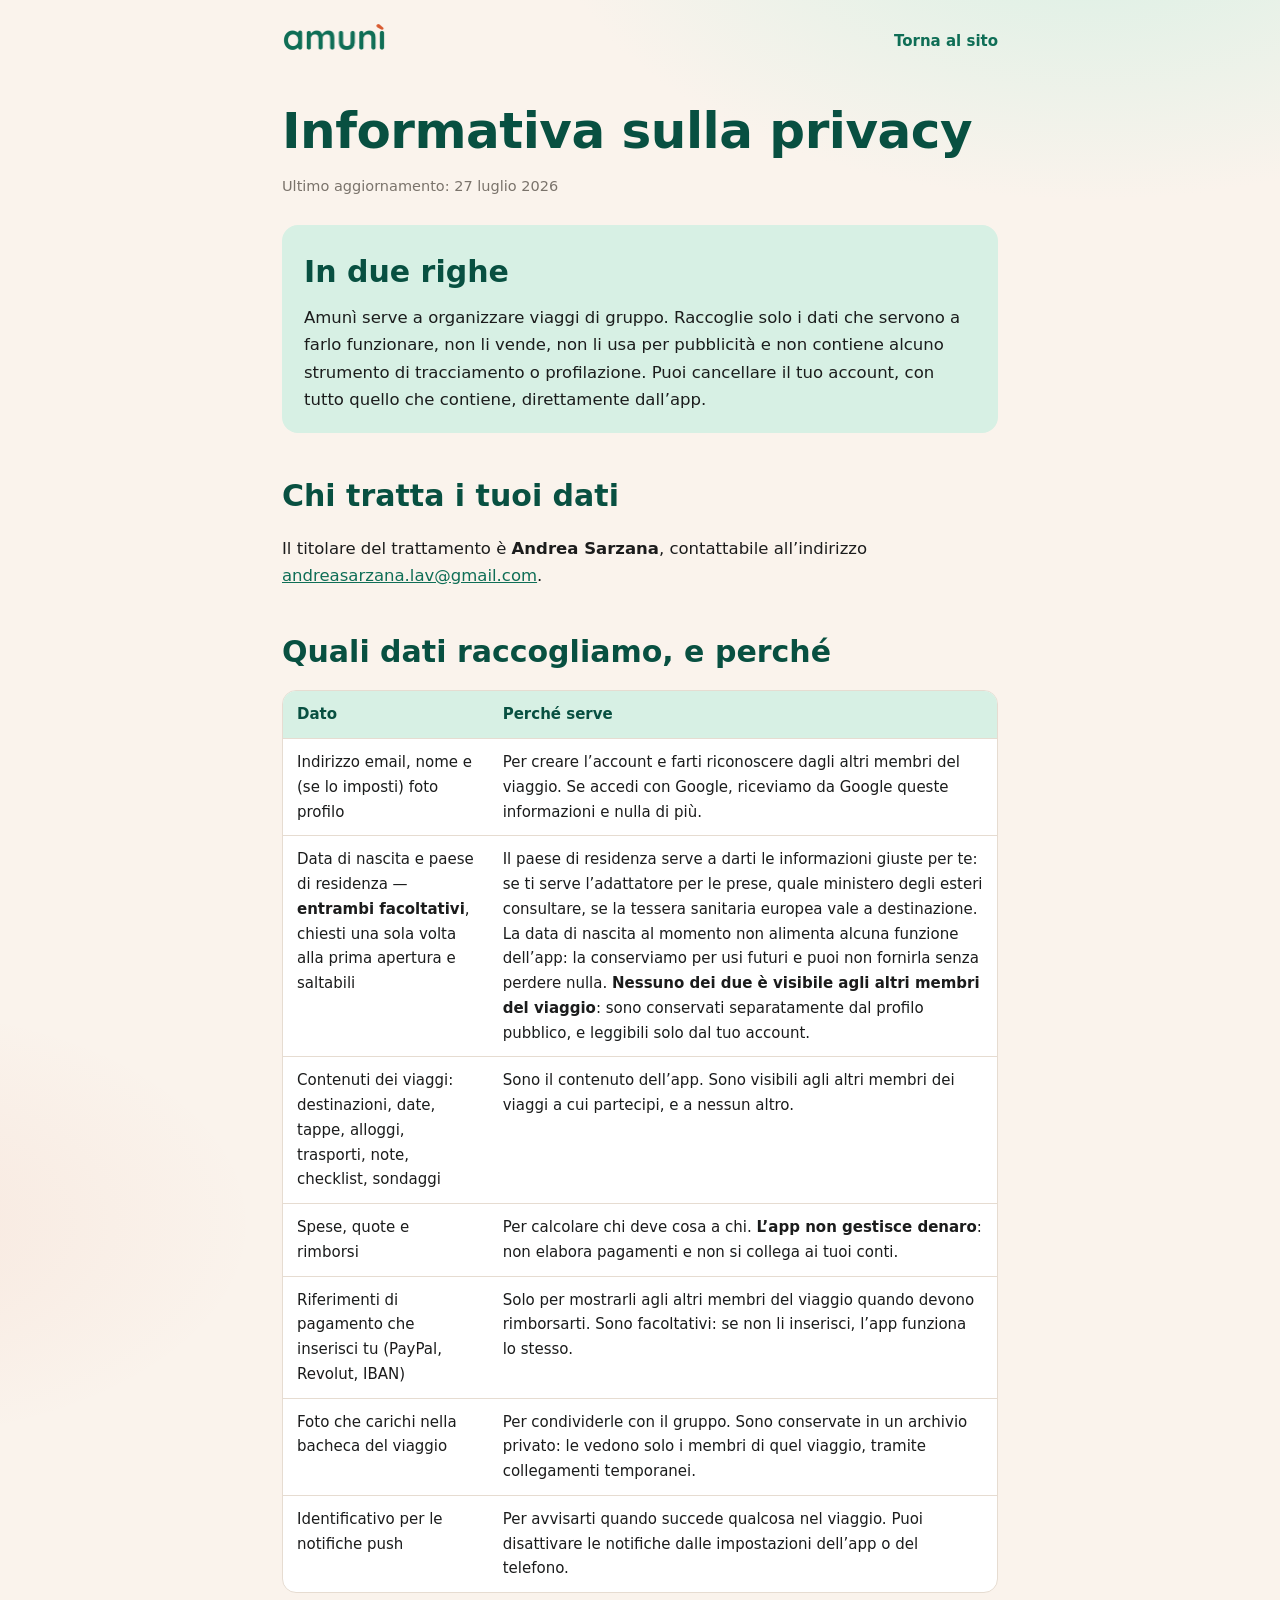
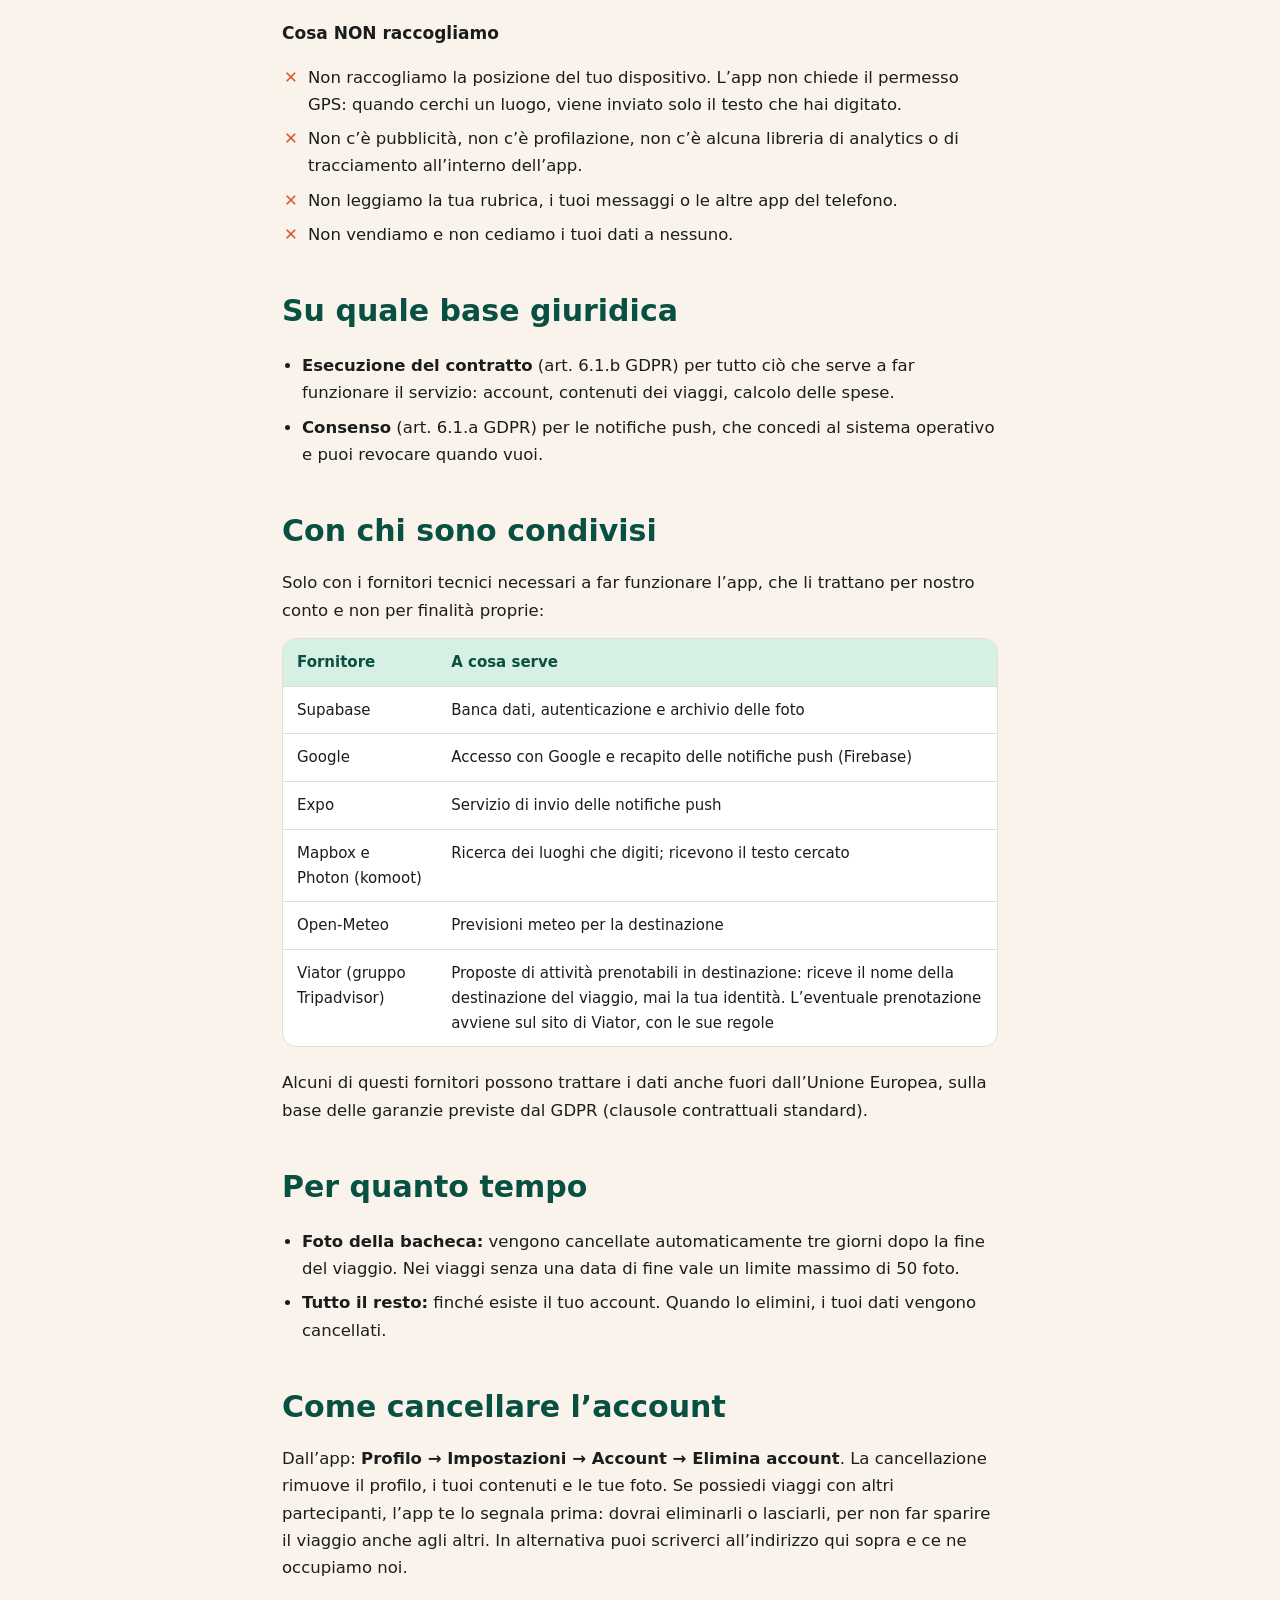
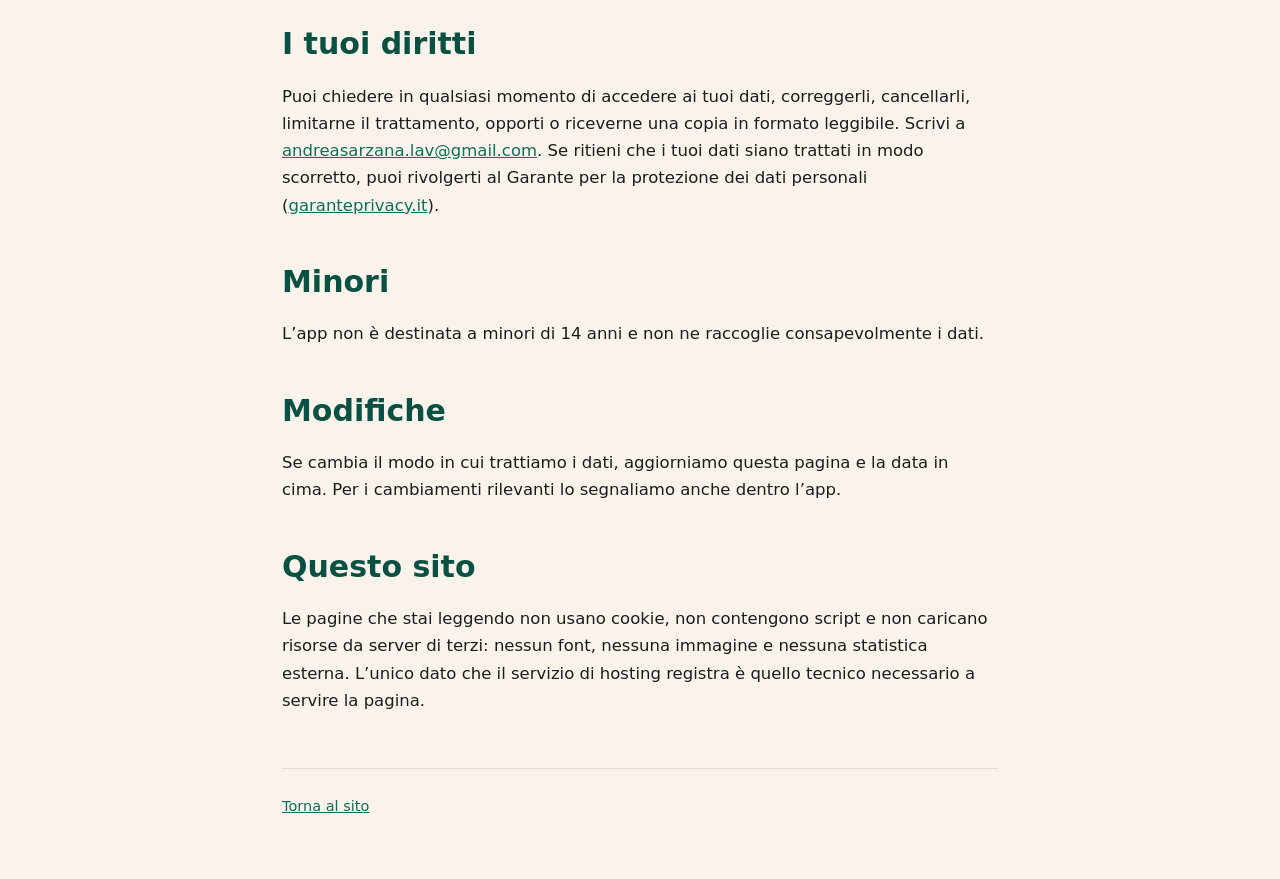
==== commit 00486bca: "Privacy: data di nascita e paese di residenza (facoltativi, non visibili agli altri membri) L'app li" ====
--- a/privacy.html
+++ b/privacy.html
@@ -30,7 +30,7 @@
   </header>
 
   <h1>Informativa sulla privacy</h1>
-  <p class="updated">Ultimo aggiornamento: 26 luglio 2026</p>
+  <p class="updated">Ultimo aggiornamento: 27 luglio 2026</p>
 
   <div class="abstract">
     <h2>In due righe</h2>
@@ -55,6 +55,16 @@
       <td>Indirizzo email, nome e (se lo imposti) foto profilo</td>
       <td>Per creare l’account e farti riconoscere dagli altri membri del viaggio. Se accedi
         con Google, riceviamo da Google queste informazioni e nulla di più.</td>
+    </tr>
+    <tr>
+      <td>Data di nascita e paese di residenza — <strong>entrambi facoltativi</strong>, chiesti
+        una sola volta alla prima apertura e saltabili</td>
+      <td>Il paese di residenza serve a darti le informazioni giuste per te: se ti serve
+        l’adattatore per le prese, quale ministero degli esteri consultare, se la tessera
+        sanitaria europea vale a destinazione. La data di nascita al momento non alimenta
+        alcuna funzione dell’app: la conserviamo per usi futuri e puoi non fornirla senza
+        perdere nulla. <strong>Nessuno dei due è visibile agli altri membri del viaggio</strong>:
+        sono conservati separatamente dal profilo pubblico, e leggibili solo dal tuo account.</td>
     </tr>
     <tr>
       <td>Contenuti dei viaggi: destinazioni, date, tappe, alloggi, trasporti, note,
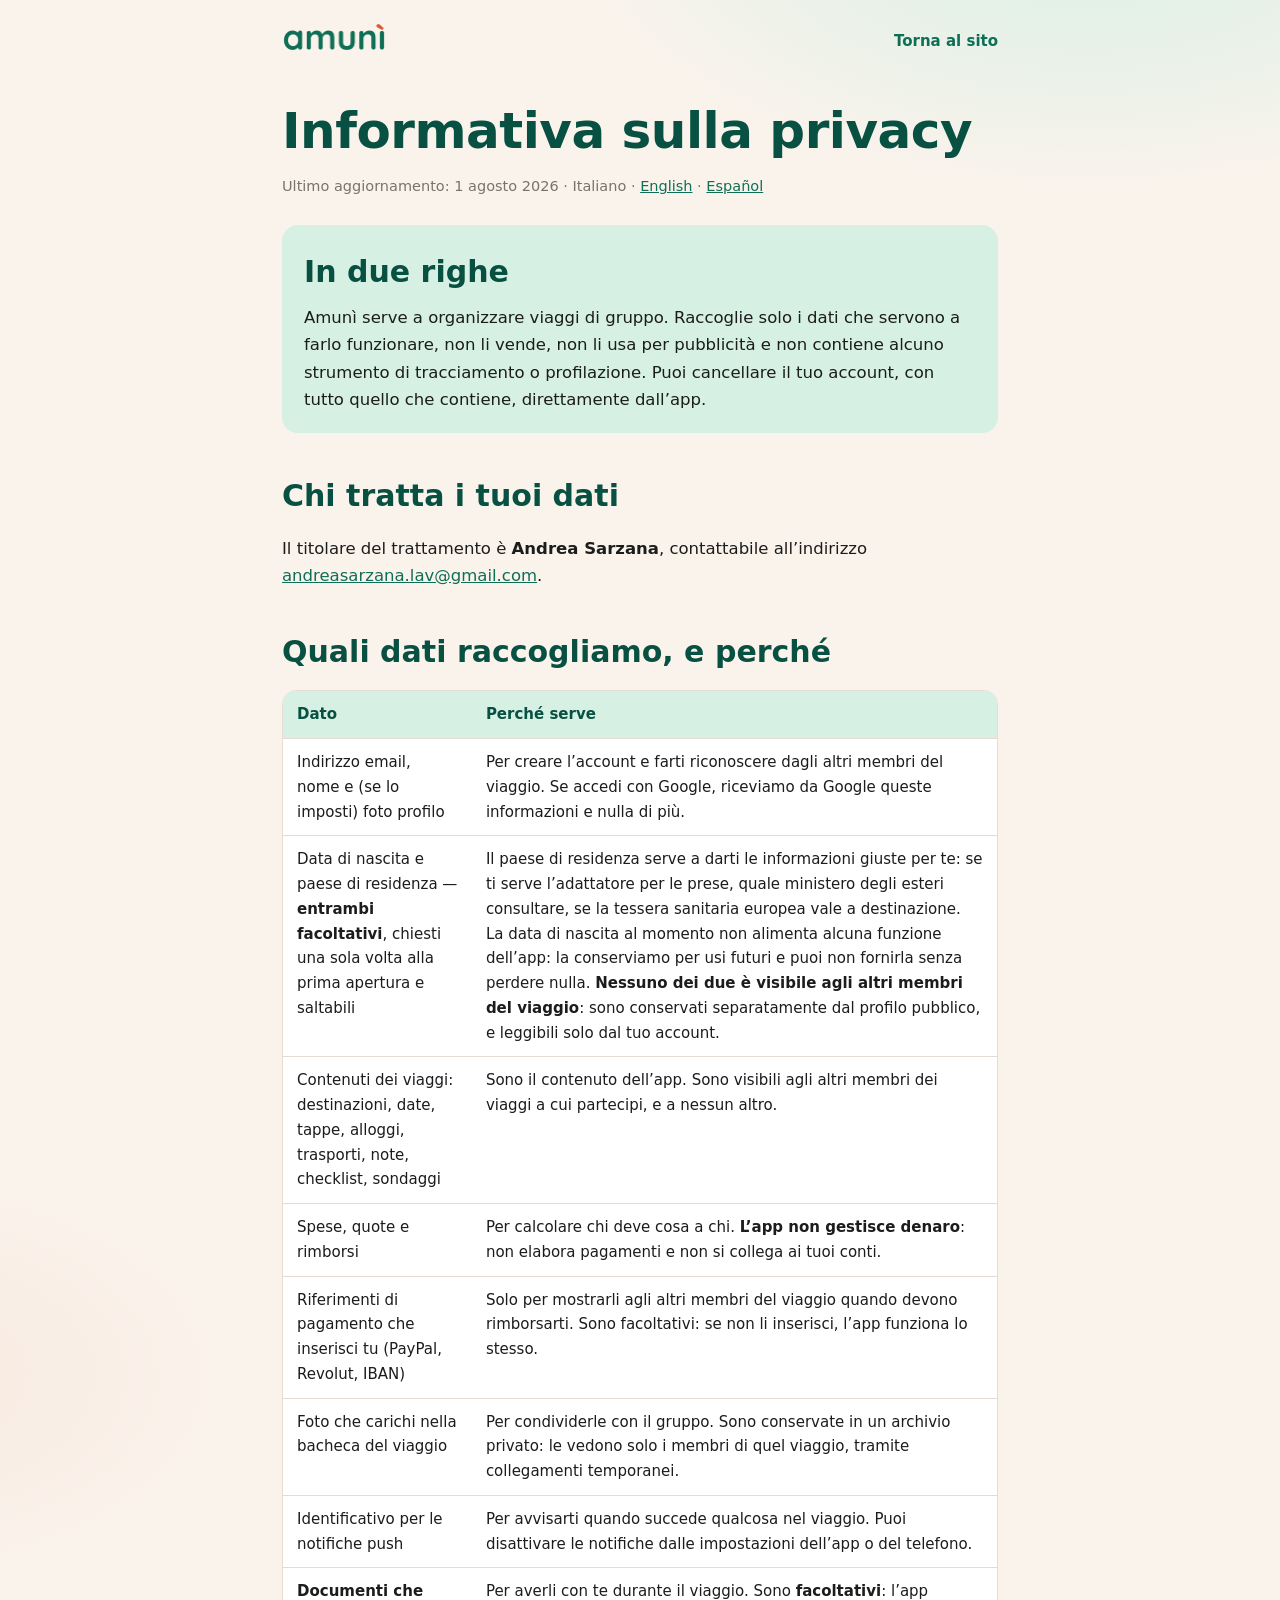
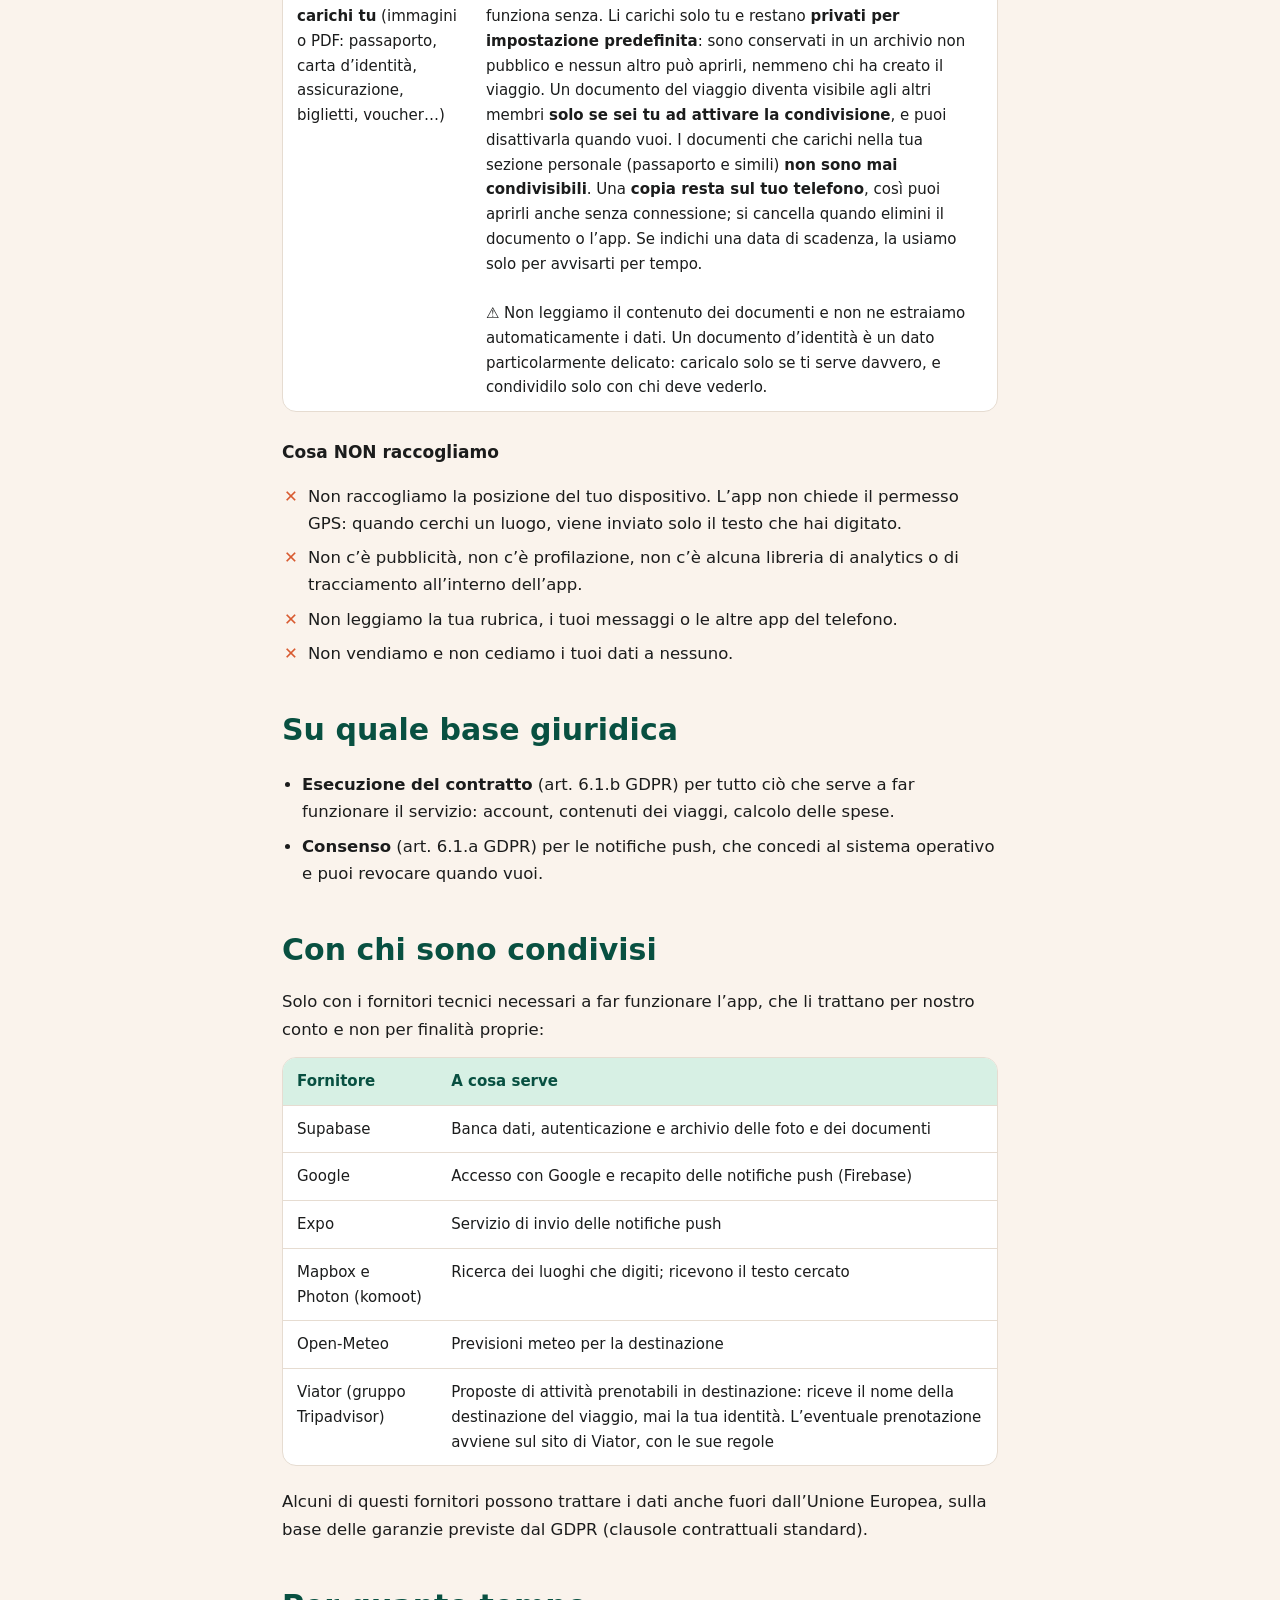
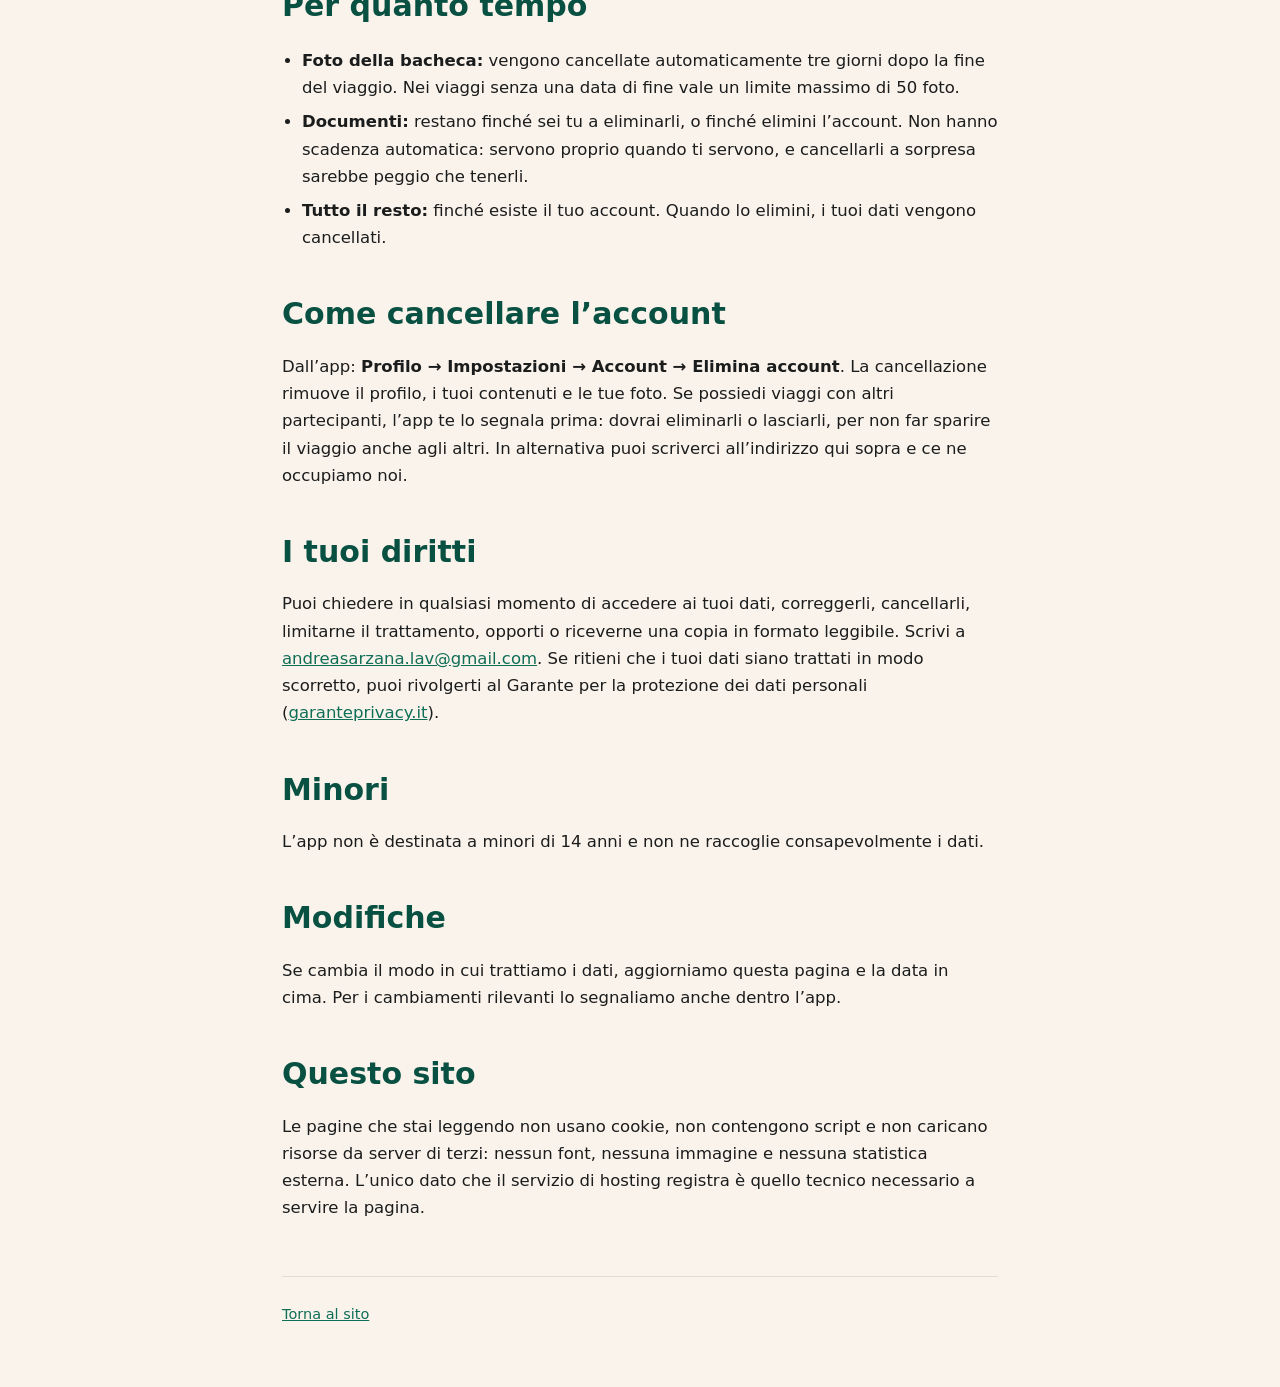
==== commit e1ffab1f: "Privacy policy in tre lingue (it fa fede, en, es) + sezione Documenti - privacy.html: sezione sui do" ====
--- a/privacy.html
+++ b/privacy.html
@@ -13,12 +13,20 @@
      nessuna libreria di analytics o tracciamento è presente nel progetto.
 
      Il nome dell'app è marcato con [NOME], come in index.html.
+
+     ⚠️ Dal 2026-08-01 esiste in TRE lingue: privacy.html (fa fede), privacy.en.html,
+     privacy.es.html. Ogni modifica va riportata in TUTTE E TRE nello stesso giro —
+     una policy che dice cose diverse in lingue diverse è peggio di una sola in
+     italiano — e la data va aggiornata in cima a ciascuna.
      ============================================================================ -->
 
 <title>Informativa sulla privacy — Amunì</title> <!-- [NOME] -->
 <meta name="robots" content="index,follow">
 <link rel="icon" href="assets/amuni-icon.png">
 <link rel="stylesheet" href="style.css?v=5">
+<link rel="alternate" hreflang="it" href="privacy.html">
+<link rel="alternate" hreflang="en" href="privacy.en.html">
+<link rel="alternate" hreflang="es" href="privacy.es.html">
 </head>
 <body>
 
@@ -30,7 +38,7 @@
   </header>
 
   <h1>Informativa sulla privacy</h1>
-  <p class="updated">Ultimo aggiornamento: 27 luglio 2026</p>
+  <p class="updated">Ultimo aggiornamento: 1 agosto 2026 · Italiano · <a href="privacy.en.html">English</a> · <a href="privacy.es.html">Español</a></p>
 
   <div class="abstract">
     <h2>In due righe</h2>
@@ -92,6 +100,26 @@
       <td>Per avvisarti quando succede qualcosa nel viaggio. Puoi disattivare le notifiche
         dalle impostazioni dell’app o del telefono.</td>
     </tr>
+    <tr>
+      <td><strong>Documenti che carichi tu</strong> (immagini o PDF: passaporto, carta
+        d’identità, assicurazione, biglietti, voucher…)</td>
+      <td>
+        Per averli con te durante il viaggio. Sono <strong>facoltativi</strong>: l’app
+        funziona senza. Li carichi solo tu e restano <strong>privati per impostazione
+        predefinita</strong>: sono conservati in un archivio non pubblico e nessun altro può
+        aprirli, nemmeno chi ha creato il viaggio. Un documento del viaggio diventa visibile
+        agli altri membri <strong>solo se sei tu ad attivare la condivisione</strong>, e puoi
+        disattivarla quando vuoi. I documenti che carichi nella tua sezione personale
+        (passaporto e simili) <strong>non sono mai condivisibili</strong>.
+        Una <strong>copia resta sul tuo telefono</strong>, così puoi aprirli anche senza
+        connessione; si cancella quando elimini il documento o l’app.
+        Se indichi una data di scadenza, la usiamo solo per avvisarti per tempo.
+        <br><br>
+        ⚠️ Non leggiamo il contenuto dei documenti e non ne estraiamo automaticamente i dati.
+        Un documento d’identità è un dato particolarmente delicato: caricalo solo se ti
+        serve davvero, e condividilo solo con chi deve vederlo.
+      </td>
+    </tr>
   </table>
 
   <h3>Cosa NON raccogliamo</h3>
@@ -119,7 +147,7 @@
   </p>
   <table>
     <tr><th>Fornitore</th><th>A cosa serve</th></tr>
-    <tr><td>Supabase</td><td>Banca dati, autenticazione e archivio delle foto</td></tr>
+    <tr><td>Supabase</td><td>Banca dati, autenticazione e archivio delle foto e dei documenti</td></tr>
     <tr><td>Google</td><td>Accesso con Google e recapito delle notifiche push (Firebase)</td></tr>
     <tr><td>Expo</td><td>Servizio di invio delle notifiche push</td></tr>
     <tr><td>Mapbox e Photon (komoot)</td><td>Ricerca dei luoghi che digiti; ricevono il testo cercato</td></tr>
@@ -138,6 +166,9 @@
     <li><strong>Foto della bacheca:</strong> vengono cancellate automaticamente tre giorni
       dopo la fine del viaggio. Nei viaggi senza una data di fine vale un limite massimo di
       50 foto.</li>
+    <li><strong>Documenti:</strong> restano finché sei tu a eliminarli, o finché elimini
+      l’account. Non hanno scadenza automatica: servono proprio quando ti servono, e
+      cancellarli a sorpresa sarebbe peggio che tenerli.</li>
     <li><strong>Tutto il resto:</strong> finché esiste il tuo account. Quando lo elimini, i
       tuoi dati vengono cancellati.</li>
   </ul>
